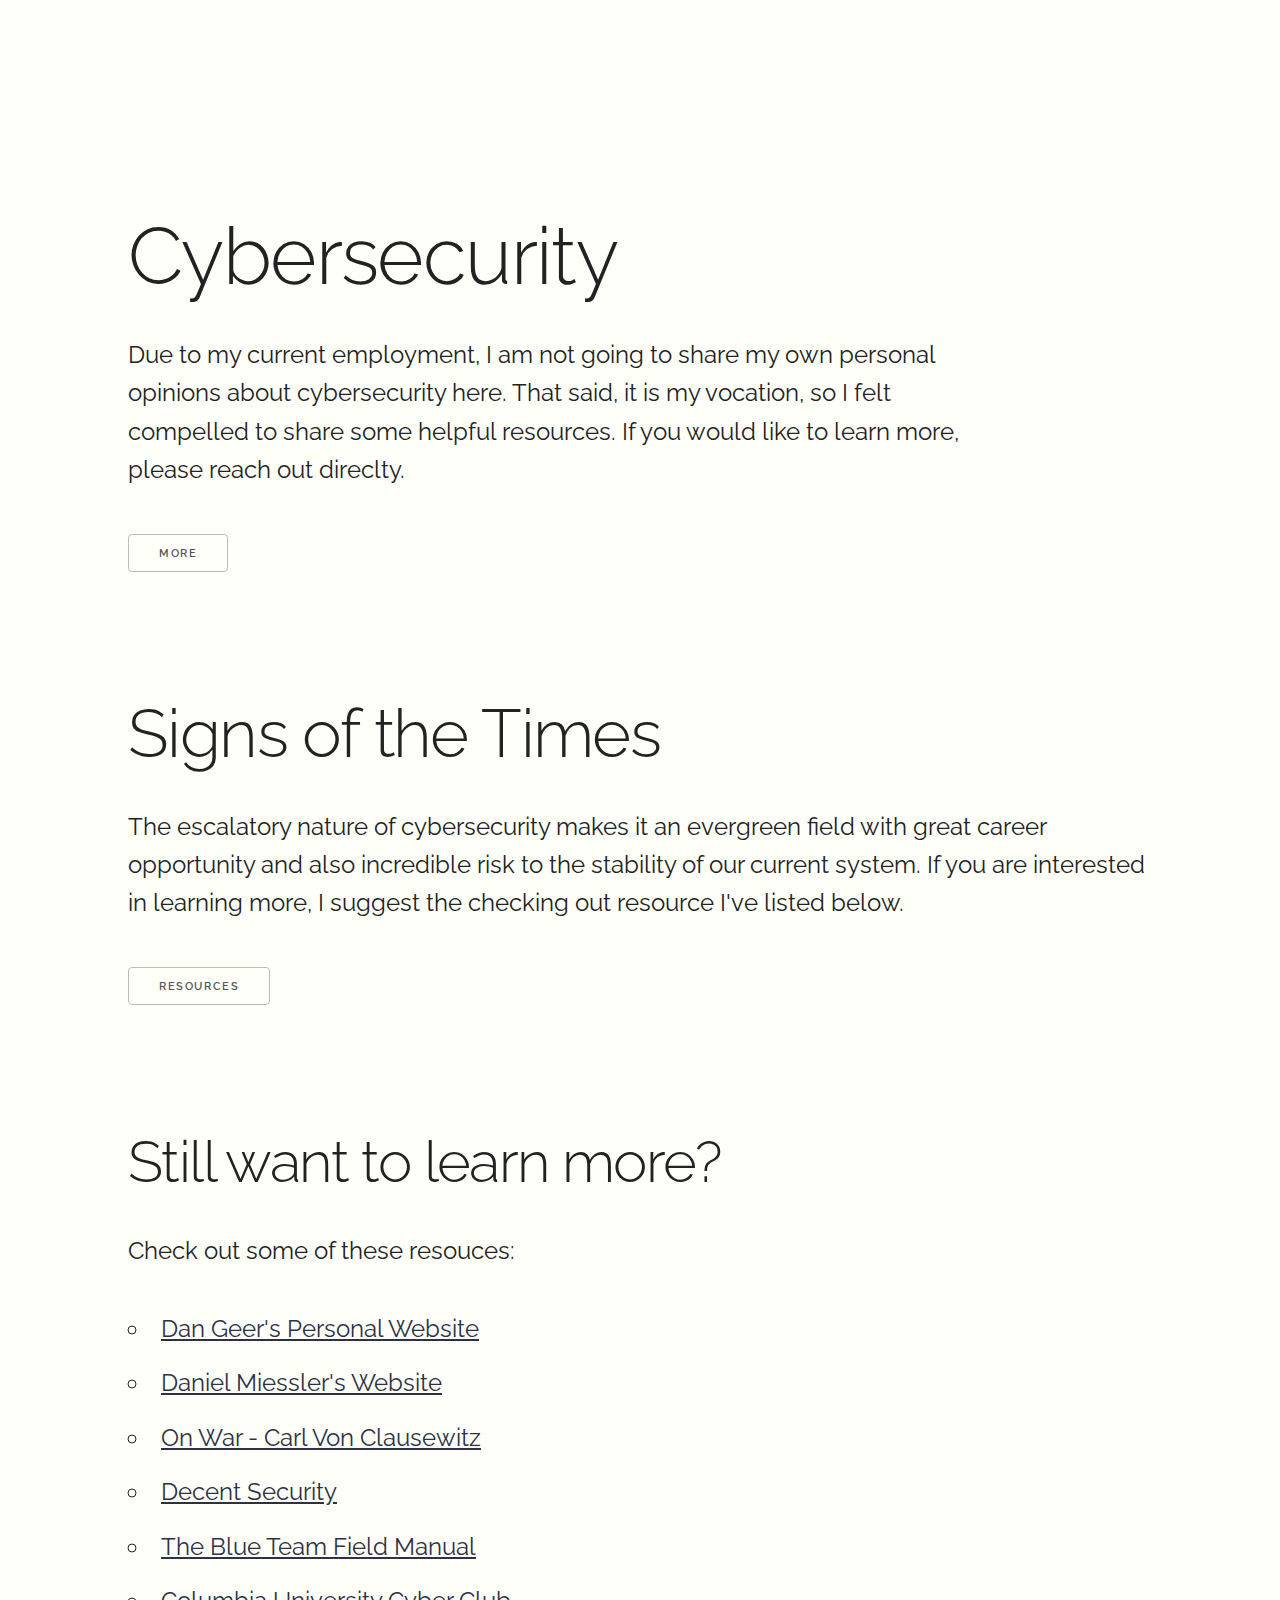
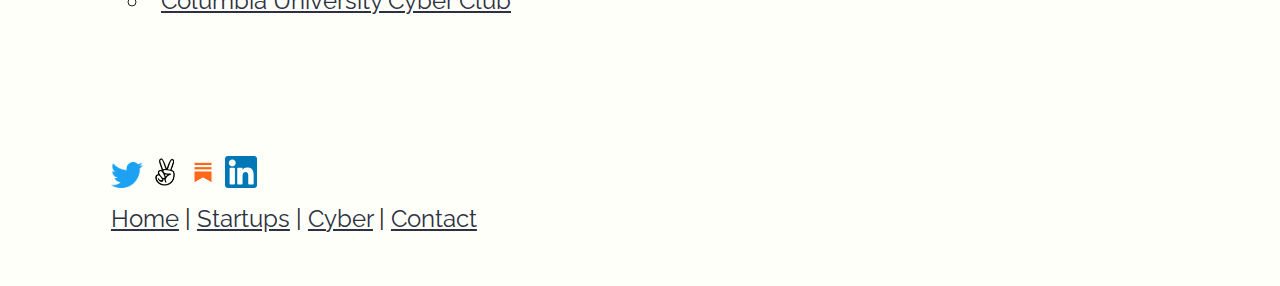
==== cyber.html @ 5d072e67 "first commit of revamped personal site" ====
<!DOCTYPE html>
<html lang="en">
<head>

  <!-- Basic Page Needs
  –––––––––––––––––––––––––––––––––––––––––––––––––– -->
  <meta charset="utf-8">
  <title>Rob Terrin</title>
  <meta name="description" content="">
  <meta name="author" content="">

  <!-- Mobile Specific Metas
  –––––––––––––––––––––––––––––––––––––––––––––––––– -->
  <meta name="viewport" content="width=device-width, initial-scale=1">

  <!-- FONT
  –––––––––––––––––––––––––––––––––––––––––––––––––– -->
  <link href="//fonts.googleapis.com/css?family=Raleway:400,300,600" rel="stylesheet" type="text/css">

  <!-- CSS
  –––––––––––––––––––––––––––––––––––––––––––––––––– -->
  <link rel="stylesheet" href="css/normalize.css">
  <link rel="stylesheet" href="css/skeleton.css">

  <!-- Favicon
  –––––––––––––––––––––––––––––––––––––––––––––––––– -->
  <link rel="icon" type="image/png" href="images/favicon.png">

</head>
<body>

  <!-- Primary Page Layout
  –––––––––––––––––––––––––––––––––––––––––––––––––– -->
  <div class="container">
    <div class="row" style="margin-top:10rem">
      <div class="ten columns">
        <h1>Cybersecurity</h1>
        <p>Due to my current employment, I am not going to share my own personal
        opinions about cybersecurity here. That said, it is my vocation, so I felt
        compelled to share some helpful resources. If you would like to learn more,
        please reach out direclty.</p>
        <a class="button" href="#more">More</a>
      </div>
    </div>

    <!--Advice-->
    <div class="row" id="more">
      <h2>Signs of the Times</h2>
      <p>The escalatory nature of cybersecurity makes it an evergreen field
      with great career opportunity and also incredible risk to the stability
      of our current system. If you are interested in learning more, I suggest
      the checking out resource I've listed below.</p>
      <a class="button" href="#resources">Resources</a>
    </div>

    <!--Resouces-->
    <div class="row" id="resources">
      <h3>Still want to learn more?</h3>
      <p>Check out some of these resouces:</p>
      <ul>
        <li> <a href="geer.tinho.net/pubs"> Dan Geer's Personal Website</a> </li>
        <li> <a href="https://danielmiessler.com/"> Daniel Miessler's Website</a> </li>
        <li> <a href="https://www.amazon.com/War-Indexed-Carl-von-Clausewitz/dp/0691018545/ref=pd_sbs_14_1/131-6892894-2464930?_encoding=UTF8&pd_rd_i=0691018545&pd_rd_r=05cefda7-1052-449b-bad5-84290b3a5422&pd_rd_w=UaT3Z&pd_rd_wg=uyqLm&pf_rd_p=bdc67ba8-ab69-42ee-b8d8-8f5336b36a83&pf_rd_r=6R7K09YNCGCZJG6CQRKD&psc=1&refRID=6R7K09YNCGCZJG6CQRKD"> On War - Carl Von Clausewitz</a> </li>
        <li> <a href="https://decentsecurity.com/"> Decent Security</a> </li>
        <li> <a href="https://www.amazon.com/Blue-Team-Field-Manual-BTFM/dp/154101636X"> The Blue Team Field Manual</a> </li>
        <li> <a href="http://cucyber.cs.columbia.edu/"> Columbia University Cyber Club</a> </li>
      </ul>
    </div>
  </div>

<!-- End Document
  –––––––––––––––––––––––––––––––––––––––––––––––––– -->
</body>

<footer>

  <div class="row" style="alignment:center;">
    <div class="twelve columns offset-by-one">
      <a href="https://twitter.com/robterrin" style="text-decoration:none">
        <img borer="0" src="images/twitter_icon.png" style="width:2rem"/>
      </a>
      <a href="https://angel.co/u/robert-terrin" style="text-decoration:none">
        <img src="images/angelist_icon.png" style="width:2rem"/>
      </a>
      <a href="https://refractor.substack.com/" style="text-decoration:none">
        <img src="images/substack_icon.png" style="width:2rem"/>
      </a>
      <a href="https://www.linkedin.com/in/robert-terrin/" style="text-decoration:none">
        <img src="images/linkedin_icon.png" style="width:2rem"/>
      </a>

    </div>
    <div class="twelve columns offset-by-one">
      <a href="index.html">Home</a> |
      <a href="startups.html">Startups</a> |
      <a href="cyber.html">Cyber</a> |
      <a href="https://robertterrin.typeform.com/to/QHf1chVF">Contact</a>
    </div>
  </div>
</footer>

</html>
---- css/skeleton.css ----
/*
* Skeleton V2.0.4
* Copyright 2014, Dave Gamache
* www.getskeleton.com
* Free to use under the MIT license.
* http://www.opensource.org/licenses/mit-license.php
* 12/29/2014
*/


/* Table of contents
––––––––––––––––––––––––––––––––––––––––––––––––––
- Grid
- Base Styles
- Typography
- Links
- Buttons
- Images
- Forms
- Lists
- Code
- Tables
- Spacing
- Utilities
- Clearing
- Media Queries
*/


/* Grid
–––––––––––––––––––––––––––––––––––––––––––––––––– */
.container {
  position: relative;
  width: 100%;
  max-width: 100%;
  margin: 0 auto;
  padding: 0 20px;
  box-sizing: border-box; }
.column,
.columns {
  width: 100%;
  float: left;
  box-sizing: border-box; }
.row {
  padding: 3rem 0 3rem 0;
}

/* For devices larger than 400px */
@media (min-width: 400px) {
  .container {
    width: 85%;
    padding: 0; }
}

/* For devices larger than 550px */
@media (min-width: 550px) {
  .container {
    width: 80%; }
  .column,
  .columns {
    margin-left: 4%; }
  .column:first-child,
  .columns:first-child {
    margin-left: 0; }

  .one.column,
  .one.columns                    { width: 4.66666666667%; }
  .two.columns                    { width: 13.3333333333%; }
  .three.columns                  { width: 22%;            }
  .four.columns                   { width: 30.6666666667%; }
  .five.columns                   { width: 39.3333333333%; }
  .six.columns                    { width: 48%;            }
  .seven.columns                  { width: 56.6666666667%; }
  .eight.columns                  { width: 65.3333333333%; }
  .nine.columns                   { width: 74.0%;          }
  .ten.columns                    { width: 82.6666666667%; }
  .eleven.columns                 { width: 91.3333333333%; }
  .twelve.columns                 { width: 100%; margin-left: 0; }

  .one-third.column               { width: 30.6666666667%; }
  .two-thirds.column              { width: 65.3333333333%; }

  .one-half.column                { width: 48%; }

  /* Offsets */
  .offset-by-one.column,
  .offset-by-one.columns          { margin-left: 8.66666666667%; }
  .offset-by-two.column,
  .offset-by-two.columns          { margin-left: 17.3333333333%; }
  .offset-by-three.column,
  .offset-by-three.columns        { margin-left: 26%;            }
  .offset-by-four.column,
  .offset-by-four.columns         { margin-left: 34.6666666667%; }
  .offset-by-five.column,
  .offset-by-five.columns         { margin-left: 43.3333333333%; }
  .offset-by-six.column,
  .offset-by-six.columns          { margin-left: 52%;            }
  .offset-by-seven.column,
  .offset-by-seven.columns        { margin-left: 60.6666666667%; }
  .offset-by-eight.column,
  .offset-by-eight.columns        { margin-left: 69.3333333333%; }
  .offset-by-nine.column,
  .offset-by-nine.columns         { margin-left: 78.0%;          }
  .offset-by-ten.column,
  .offset-by-ten.columns          { margin-left: 86.6666666667%; }
  .offset-by-eleven.column,
  .offset-by-eleven.columns       { margin-left: 95.3333333333%; }

  .offset-by-one-third.column,
  .offset-by-one-third.columns    { margin-left: 34.6666666667%; }
  .offset-by-two-thirds.column,
  .offset-by-two-thirds.columns   { margin-left: 69.3333333333%; }

  .offset-by-one-half.column,
  .offset-by-one-half.columns     { margin-left: 52%; }

}


/* Base Styles
–––––––––––––––––––––––––––––––––––––––––––––––––– */
/* NOTE
html is set to 62.5% so that all the REM measurements throughout Skeleton
are based on 10px sizing. So basically 1.5rem = 15px :) */
html {
  font-size: 100%; }
body {
  background-color: #fffffa;
  font-size: 1.5em; /* currently ems cause chrome bug misinterpreting rems on body element */
  line-height: 1.6;
  font-weight: 400;
  font-family: "Raleway", "HelveticaNeue", "Helvetica Neue", Helvetica, Arial, sans-serif;
  color: #222; }


/* Typography
–––––––––––––––––––––––––––––––––––––––––––––––––– */
h1, h2, h3, h4, h5, h6 {
  margin-top: 0;
  margin-bottom: 2rem;
  font-weight: 300; }
h1 { font-size: 4.0rem; line-height: 1.2;  letter-spacing: -.1rem;}
h2 { font-size: 3.6rem; line-height: 1.25; letter-spacing: -.1rem; }
h3 { font-size: 3.0rem; line-height: 1.3;  letter-spacing: -.1rem; }
h4 { font-size: 2.4rem; line-height: 1.35; letter-spacing: -.08rem; }
h5 { font-size: 1.8rem; line-height: 1.5;  letter-spacing: -.05rem; }
h6 { font-size: 1.5rem; line-height: 1.6;  letter-spacing: 0; }

/* Larger than phablet */
@media (min-width: 550px) {
  h1 { font-size: 5.0rem; }
  h2 { font-size: 4.2rem; }
  h3 { font-size: 3.6rem; }
  h4 { font-size: 3.0rem; }
  h5 { font-size: 2.4rem; }
  h6 { font-size: 1.5rem; }
}

p {
  margin-top: 0; }


/* Links
–––––––––––––––––––––––––––––––––––––––––––––––––– */
a {
  color: #2d3143; }
a:hover {
  color: #9dbed8; }


/* Buttons
–––––––––––––––––––––––––––––––––––––––––––––––––– */
.button,
button,
input[type="submit"],
input[type="reset"],
input[type="button"] {
  display: inline-block;
  height: 38px;
  padding: 0 30px;
  color: #555;
  text-align: center;
  font-size: 11px;
  font-weight: 600;
  line-height: 38px;
  letter-spacing: .1rem;
  text-transform: uppercase;
  text-decoration: none;
  white-space: nowrap;
  background-color: transparent;
  border-radius: 4px;
  border: 1px solid #bbb;
  cursor: pointer;
  box-sizing: border-box; }
.button:hover,
button:hover,
input[type="submit"]:hover,
input[type="reset"]:hover,
input[type="button"]:hover,
.button:focus,
button:focus,
input[type="submit"]:focus,
input[type="reset"]:focus,
input[type="button"]:focus {
  color: #333;
  border-color: #888;
  outline: 0; }
.button.button-primary,
button.button-primary,
input[type="submit"].button-primary,
input[type="reset"].button-primary,
input[type="button"].button-primary {
  color: #FFF;
  background-color: #9dbed8;
  border-color: #2d3143; }
.button.button-primary:hover,
button.button-primary:hover,
input[type="submit"].button-primary:hover,
input[type="reset"].button-primary:hover,
input[type="button"].button-primary:hover,
.button.button-primary:focus,
button.button-primary:focus,
input[type="submit"].button-primary:focus,
input[type="reset"].button-primary:focus,
input[type="button"].button-primary:focus {
  color: #FFF;
  background-color: #2d3143;
  border-color: #2d3143; }

/* Images
__________________________________________________ */
img {
    display: inline;
    margin: 0 auto;
    height: 100%;
    width: auto;
}

.image-cropper {
    width: 200px;
    height: 200px;
    object-fit: cover;
    position: relative;
    overflow: hidden;
    border-radius: 50%;
    justify-content: center;
}

/* Forms
–––––––––––––––––––––––––––––––––––––––––––––––––– */
input[type="email"],
input[type="number"],
input[type="search"],
input[type="text"],
input[type="tel"],
input[type="url"],
input[type="password"],
textarea,
select {
  height: 38px;
  padding: 6px 10px; /* The 6px vertically centers text on FF, ignored by Webkit */
  background-color: #fff;
  border: 1px solid #D1D1D1;
  border-radius: 4px;
  box-shadow: none;
  box-sizing: border-box; }
/* Removes awkward default styles on some inputs for iOS */
input[type="email"],
input[type="number"],
input[type="search"],
input[type="text"],
input[type="tel"],
input[type="url"],
input[type="password"],
textarea {
  -webkit-appearance: none;
     -moz-appearance: none;
          appearance: none; }
textarea {
  min-height: 65px;
  padding-top: 6px;
  padding-bottom: 6px; }
input[type="email"]:focus,
input[type="number"]:focus,
input[type="search"]:focus,
input[type="text"]:focus,
input[type="tel"]:focus,
input[type="url"]:focus,
input[type="password"]:focus,
textarea:focus,
select:focus {
  border: 1px solid #2d3143;
  outline: 0; }
label,
legend {
  display: block;
  margin-bottom: .5rem;
  font-weight: 600; }
fieldset {
  padding: 0;
  border-width: 0; }
input[type="checkbox"],
input[type="radio"] {
  display: inline; }
label > .label-body {
  display: inline-block;
  margin-left: .5rem;
  font-weight: normal; }


/* Lists
–––––––––––––––––––––––––––––––––––––––––––––––––– */
ul {
  list-style: circle inside; }
ol {
  list-style: decimal inside; }
ol, ul {
  padding-left: 0;
  margin-top: 0; }
ul ul,
ul ol,
ol ol,
ol ul {
  margin: 1.5rem 0 1.5rem 3rem;
  font-size: 90%; }
li {
  margin-bottom: 1rem; }


/* Code
–––––––––––––––––––––––––––––––––––––––––––––––––– */
code {
  padding: .2rem .5rem;
  margin: 0 .2rem;
  font-size: 90%;
  white-space: nowrap;
  background: #F1F1F1;
  border: 1px solid #E1E1E1;
  border-radius: 4px; }
pre > code {
  display: block;
  padding: 1rem 1.5rem;
  white-space: pre; }


/* Tables
–––––––––––––––––––––––––––––––––––––––––––––––––– */
th,
td {
  padding: 12px 15px;
  text-align: left;
  border-bottom: 1px solid #E1E1E1; }
th:first-child,
td:first-child {
  padding-left: 0; }
th:last-child,
td:last-child {
  padding-right: 0; }


/* Spacing
–––––––––––––––––––––––––––––––––––––––––––––––––– */
button,
.button {
  margin-bottom: 1.5rem; }
input,
textarea,
select,
fieldset {
  margin-bottom: 1.5rem; }
pre,
blockquote,
dl,
figure,
table,
p,
ul,
ol,
form {
  margin-bottom: 2.5rem; }


/* Utilities
–––––––––––––––––––––––––––––––––––––––––––––––––– */
.u-full-width {
  width: 100%;
  box-sizing: border-box; }
.u-max-full-width {
  max-width: 100%;
  box-sizing: border-box; }
.u-pull-right {
  float: right; }
.u-pull-left {
  float: left; }


/* Misc
–––––––––––––––––––––––––––––––––––––––––––––––––– */
hr {
  margin-top: 3rem;
  margin-bottom: 3.5rem;
  border-width: 0;
  border-top: 1px solid #E1E1E1; }


/* Clearing
–––––––––––––––––––––––––––––––––––––––––––––––––– */

/* Self Clearing Goodness */
.container:after,
.row:after,
.u-cf {
  content: "";
  display: table;
  clear: both; }


/* Media Queries
–––––––––––––––––––––––––––––––––––––––––––––––––– */
/*
Note: The best way to structure the use of media queries is to create the queries
near the relevant code. For example, if you wanted to change the styles for buttons
on small devices, paste the mobile query code up in the buttons section and style it
there.
*/


/* Larger than mobile */
@media (min-width: 400px) {}

/* Larger than phablet (also point when grid becomes active) */
@media (min-width: 550px) {}

/* Larger than tablet */
@media (min-width: 750px) {}

/* Larger than desktop */
@media (min-width: 1000px) {}

/* Larger than Desktop HD */
@media (min-width: 1200px) {}
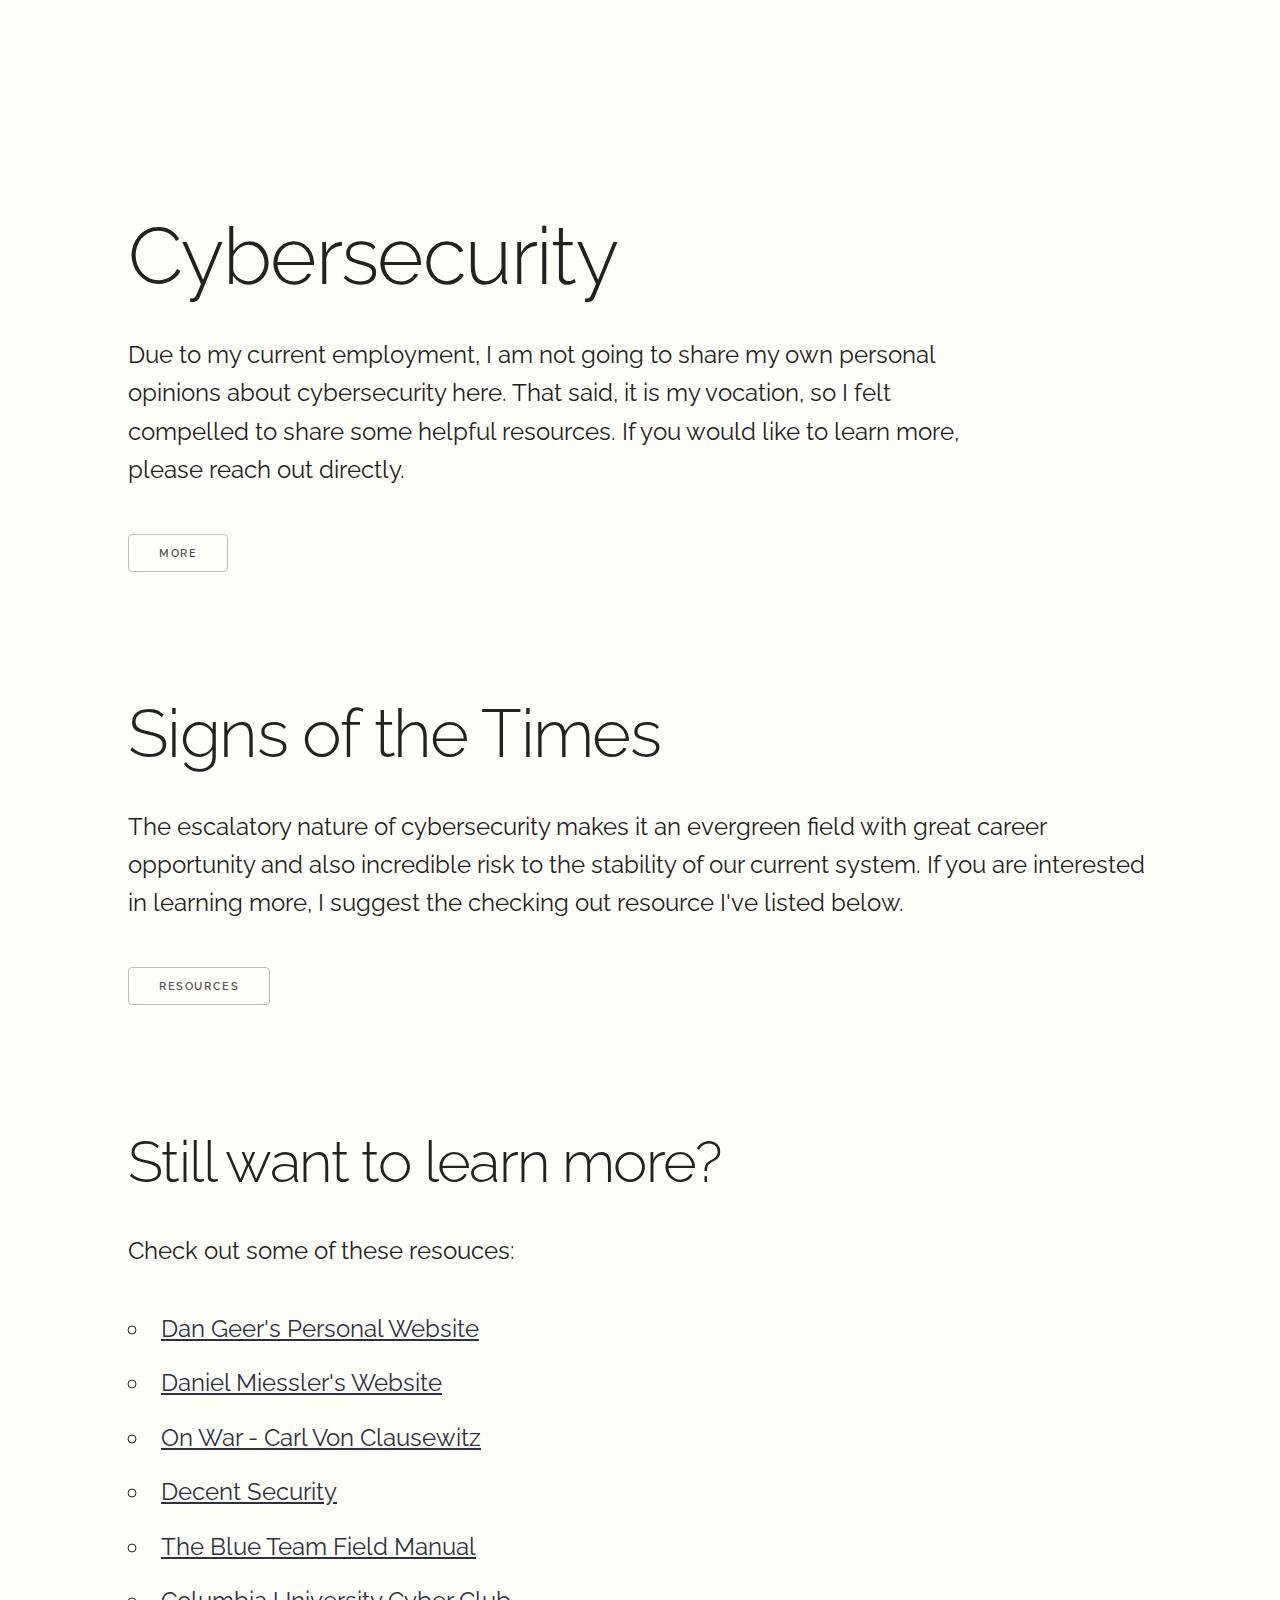
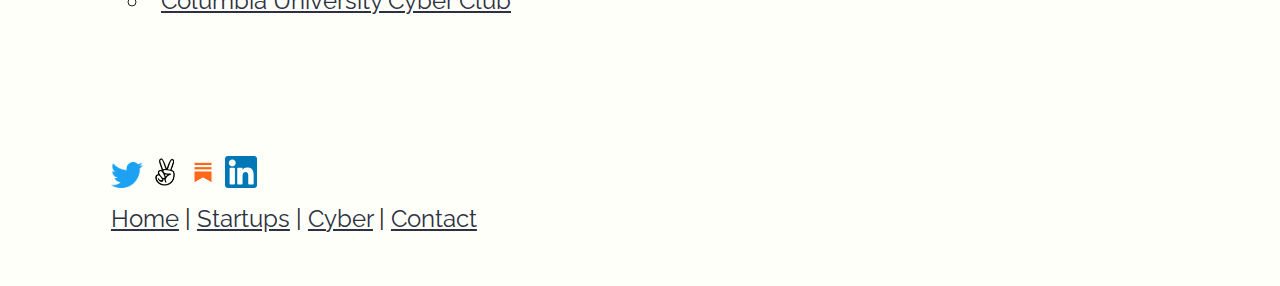
==== commit c40268be: "fixed typo 'directly' in cyber.html" ====
--- a/cyber.html
+++ b/cyber.html
@@ -38,7 +38,7 @@
         <p>Due to my current employment, I am not going to share my own personal
         opinions about cybersecurity here. That said, it is my vocation, so I felt
         compelled to share some helpful resources. If you would like to learn more,
-        please reach out direclty.</p>
+        please reach out directly.</p>
         <a class="button" href="#more">More</a>
       </div>
     </div>
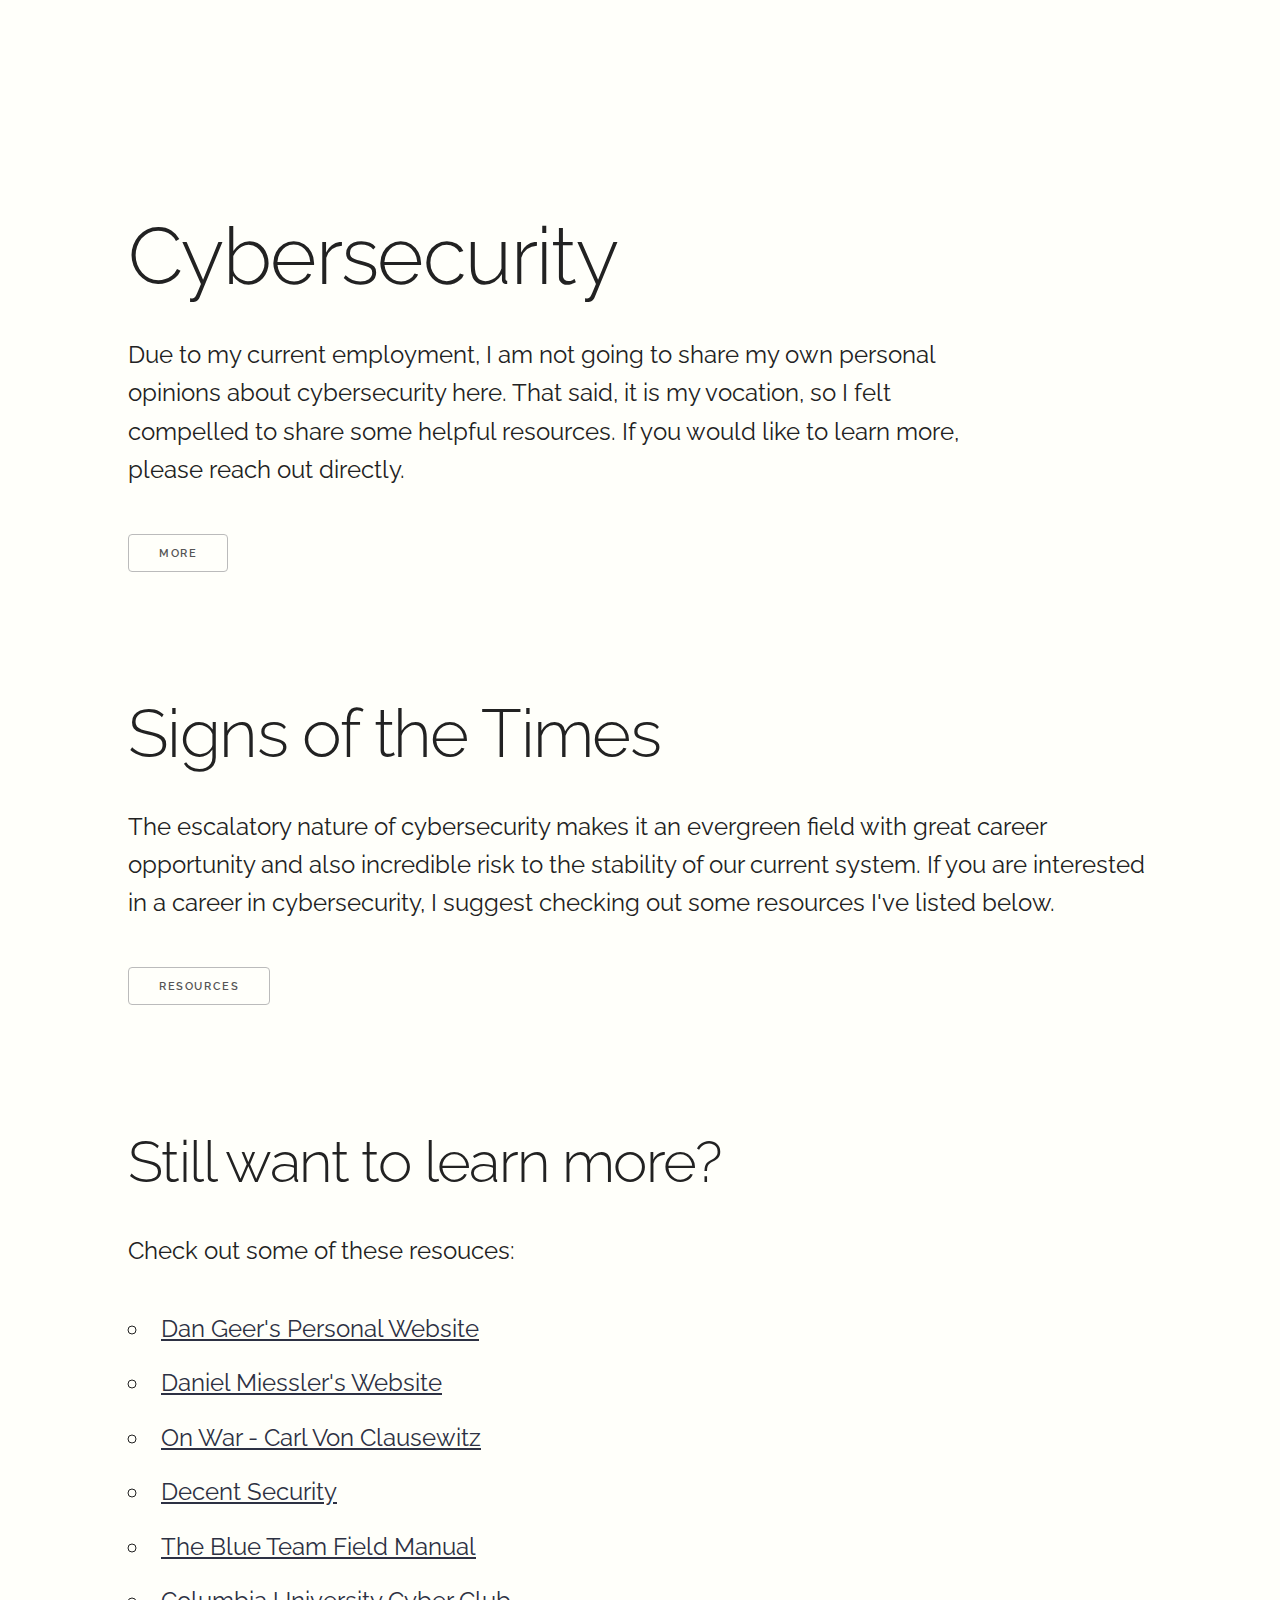
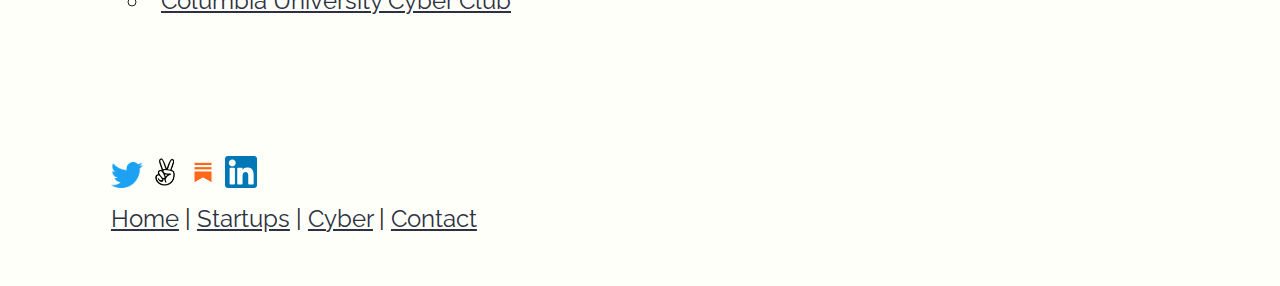
==== commit 318b1865: "added affiliate links and fixed error in cyber.html" ====
--- a/cyber.html
+++ b/cyber.html
@@ -48,8 +48,8 @@
       <h2>Signs of the Times</h2>
       <p>The escalatory nature of cybersecurity makes it an evergreen field
       with great career opportunity and also incredible risk to the stability
-      of our current system. If you are interested in learning more, I suggest
-      the checking out resource I've listed below.</p>
+      of our current system. If you are interested in a career in cybersecurity,
+      I suggest checking out some resources I've listed below.</p>
       <a class="button" href="#resources">Resources</a>
     </div>
 
@@ -60,9 +60,9 @@
       <ul>
         <li> <a href="geer.tinho.net/pubs"> Dan Geer's Personal Website</a> </li>
         <li> <a href="https://danielmiessler.com/"> Daniel Miessler's Website</a> </li>
-        <li> <a href="https://www.amazon.com/War-Indexed-Carl-von-Clausewitz/dp/0691018545/ref=pd_sbs_14_1/131-6892894-2464930?_encoding=UTF8&pd_rd_i=0691018545&pd_rd_r=05cefda7-1052-449b-bad5-84290b3a5422&pd_rd_w=UaT3Z&pd_rd_wg=uyqLm&pf_rd_p=bdc67ba8-ab69-42ee-b8d8-8f5336b36a83&pf_rd_r=6R7K09YNCGCZJG6CQRKD&psc=1&refRID=6R7K09YNCGCZJG6CQRKD"> On War - Carl Von Clausewitz</a> </li>
+        <li> <a href="https://www.amazon.com/gp/product/1420957198/ref=as_li_tl?ie=UTF8&camp=1789&creative=9325&creativeASIN=1420957198&linkCode=as2&tag=robterrin05-20&linkId=e7f629a31f28431a8f3a9d5d0ace8bfc"> On War - Carl Von Clausewitz</a> </li>
         <li> <a href="https://decentsecurity.com/"> Decent Security</a> </li>
-        <li> <a href="https://www.amazon.com/Blue-Team-Field-Manual-BTFM/dp/154101636X"> The Blue Team Field Manual</a> </li>
+        <li> <a href="https://www.amazon.com/gp/product/1420957198/ref=as_li_tl?ie=UTF8&camp=1789&creative=9325&creativeASIN=1420957198&linkCode=as2&tag=robterrin05-20&linkId=e7f629a31f28431a8f3a9d5d0ace8bfc"> The Blue Team Field Manual</a> </li>
         <li> <a href="http://cucyber.cs.columbia.edu/"> Columbia University Cyber Club</a> </li>
       </ul>
     </div>
